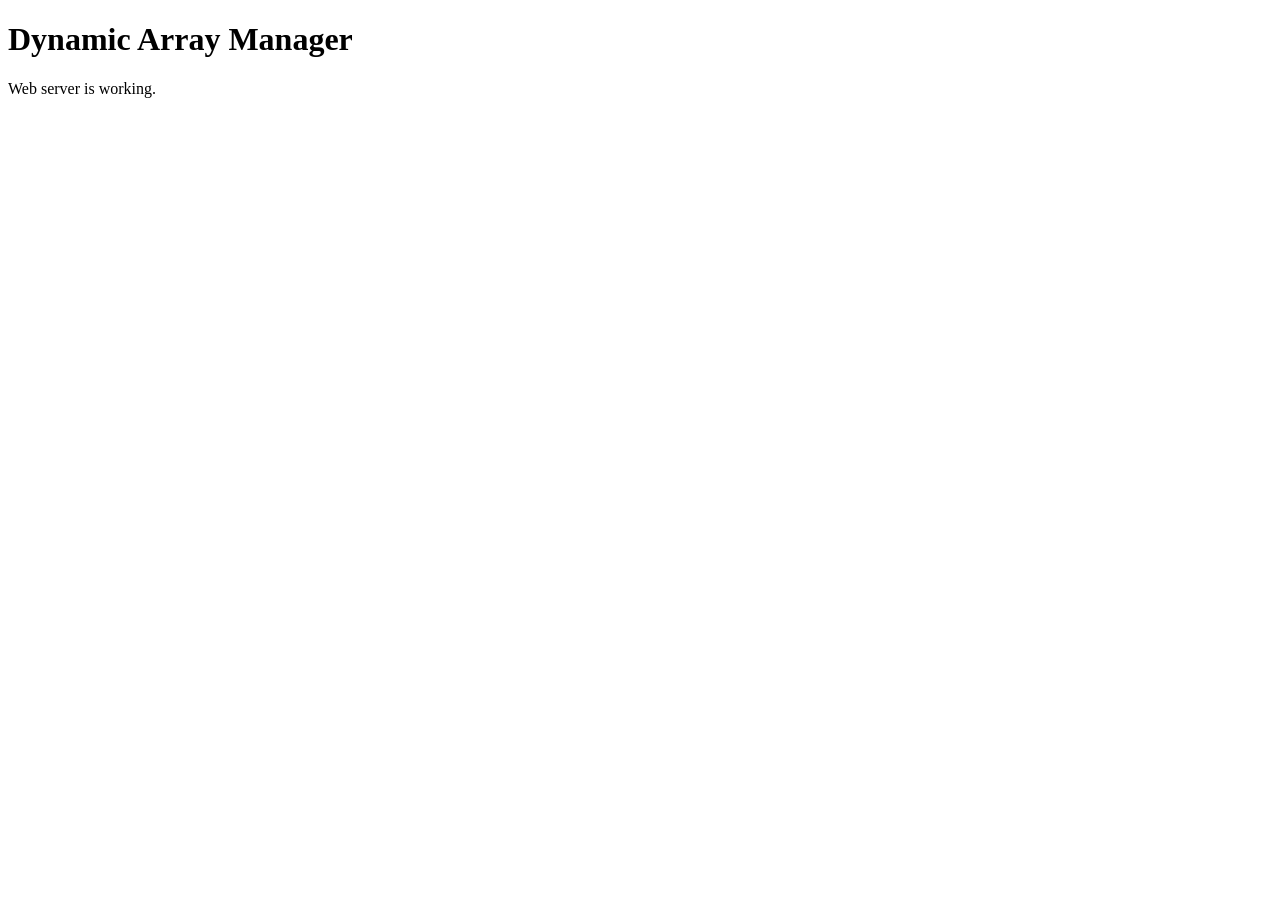
==== web/index.html @ 4e677400 "Start of the web part of the project for fun(using mongoose)" ====
<!DOCTYPE html>
<html lang="en">
<head>
    <meta charset="UTF-8">
    <meta name="viewport" content="width=device-width, initial-scale=1.0">
    <title>Dynamic Array Manager</title>
</head>
<body>
    <h1>Dynamic Array Manager</h1>
    <p>Web server is working.</p>
</body>
</html>
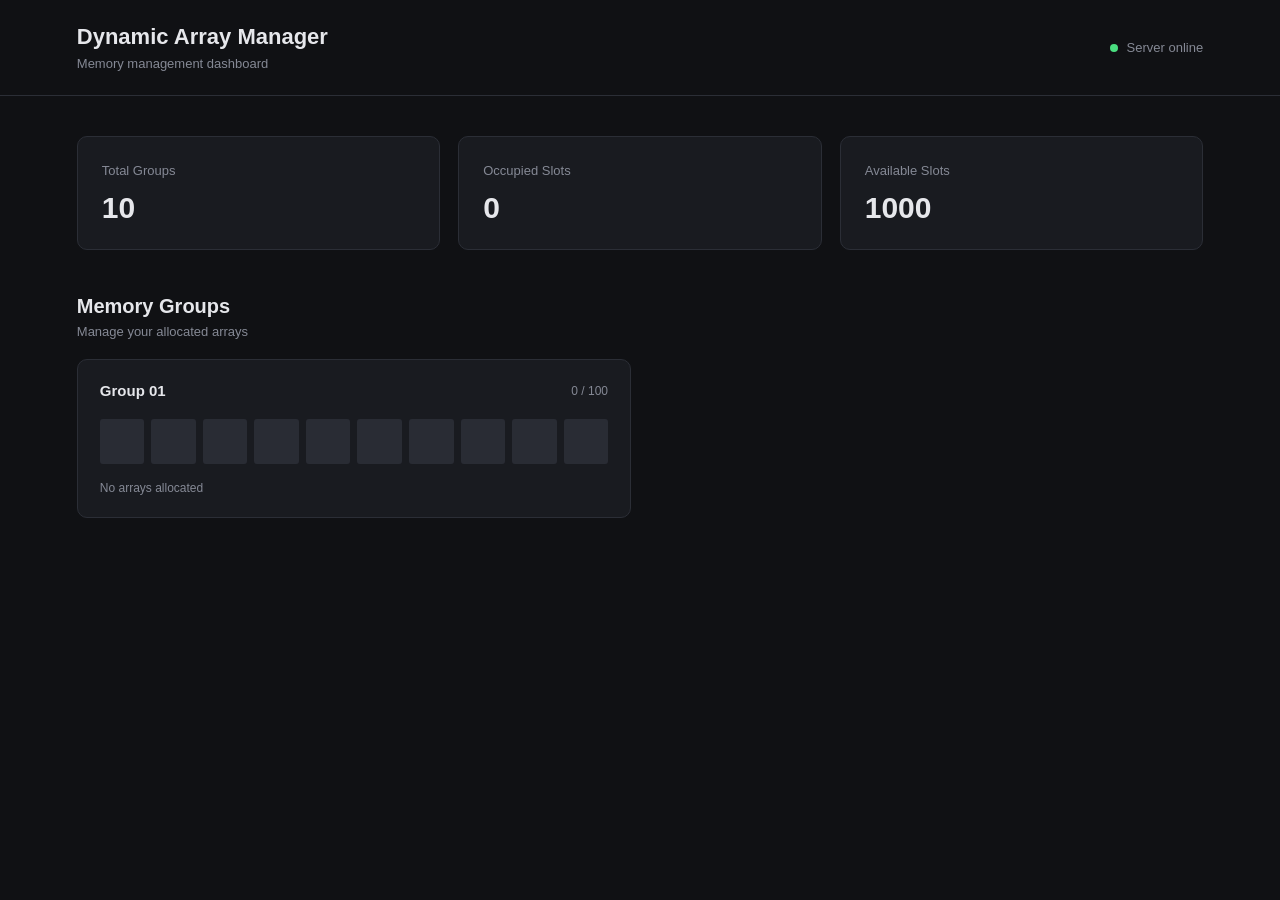
==== commit 39a2bedd: "Some html and css" ====
--- a/web/index.html
+++ b/web/index.html
@@ -1,12 +1,88 @@
 <!DOCTYPE html>
 <html lang="en">
+
 <head>
     <meta charset="UTF-8">
     <meta name="viewport" content="width=device-width, initial-scale=1.0">
+
     <title>Dynamic Array Manager</title>
+
+    <link rel="stylesheet" href="style.css">
 </head>
+
 <body>
-    <h1>Dynamic Array Manager</h1>
-    <p>Web server is working.</p>
+
+    <header class="header">
+        <div class="brand">
+            <h1>Dynamic Array Manager</h1>
+            <p>Memory management dashboard</p>
+        </div>
+
+        <div class="server-status">
+            <span class="status-indicator"></span>
+            <span>Server online</span>
+        </div>
+    </header>
+
+    <main class="container">
+
+        <section class="overview">
+            <div class="overview-card">
+                <span class="overview-label">Total Groups</span>
+                <h2>10</h2>
+            </div>
+
+            <div class="overview-card">
+                <span class="overview-label">Occupied Slots</span>
+                <h2>0</h2>
+            </div>
+
+            <div class="overview-card">
+                <span class="overview-label">Available Slots</span>
+                <h2>1000</h2>
+            </div>
+        </section>
+
+        <section class="groups-section">
+
+            <div class="section-header">
+                <div>
+                    <h2>Memory Groups</h2>
+                    <p>Manage your allocated arrays</p>
+                </div>
+            </div>
+
+            <div class="groups-grid">
+
+                <article class="group-card">
+                    <div class="group-header">
+                        <h3>Group 01</h3>
+                        <span class="group-count">0 / 100</span>
+                    </div>
+
+                    <div class="slot-grid">
+                        <div class="slot empty"></div>
+                        <div class="slot empty"></div>
+                        <div class="slot empty"></div>
+                        <div class="slot empty"></div>
+                        <div class="slot empty"></div>
+                        <div class="slot empty"></div>
+                        <div class="slot empty"></div>
+                        <div class="slot empty"></div>
+                        <div class="slot empty"></div>
+                        <div class="slot empty"></div>
+                    </div>
+
+                    <p class="group-footer">No arrays allocated</p>
+                </article>
+
+            </div>
+
+        </section>
+
+    </main>
+
+    <script src="script.js"></script>
+
 </body>
 </html>
--- a/web/style.css
+++ b/web/style.css
@@ -0,0 +1,212 @@
+:root {
+    --background: #101114;
+    --surface: #191b20;
+    --surface-hover: #20232a;
+    --border: #2b2e36;
+
+    --text: #e6e7eb;
+    --text-muted: #858995;
+
+    --accent: #a78bfa;
+    --accent-dim: #6d4bc3;
+
+    --success: #4ade80;
+}
+
+* {
+    margin: 0;
+    padding: 0;
+    box-sizing: border-box;
+}
+
+body {
+    background: var(--background);
+    color: var(--text);
+    font-family: Arial, sans-serif;
+    min-height: 100vh;
+}
+
+/* Header */
+
+.header {
+    display: flex;
+    justify-content: space-between;
+    align-items: center;
+
+    padding: 24px 6%;
+
+    border-bottom: 1px solid var(--border);
+}
+
+.brand h1 {
+    font-size: 22px;
+    font-weight: 600;
+}
+
+.brand p {
+    margin-top: 6px;
+    color: var(--text-muted);
+    font-size: 13px;
+}
+
+.server-status {
+    display: flex;
+    align-items: center;
+    gap: 9px;
+
+    color: var(--text-muted);
+    font-size: 13px;
+}
+
+.status-indicator {
+    width: 8px;
+    height: 8px;
+
+    background: var(--success);
+    border-radius: 50%;
+}
+
+/* Main container */
+
+.container {
+    width: 88%;
+    max-width: 1400px;
+    margin: 40px auto;
+}
+
+/* Overview */
+
+.overview {
+    display: grid;
+    grid-template-columns: repeat(3, 1fr);
+    gap: 18px;
+}
+
+.overview-card {
+    background: var(--surface);
+    border: 1px solid var(--border);
+    border-radius: 10px;
+
+    padding: 24px;
+}
+
+.overview-label {
+    color: var(--text-muted);
+    font-size: 13px;
+}
+
+.overview-card h2 {
+    margin-top: 12px;
+    font-size: 30px;
+}
+
+/* Groups */
+
+.groups-section {
+    margin-top: 45px;
+}
+
+.section-header {
+    margin-bottom: 20px;
+}
+
+.section-header h2 {
+    font-size: 20px;
+}
+
+.section-header p {
+    margin-top: 6px;
+    color: var(--text-muted);
+    font-size: 13px;
+}
+
+.groups-grid {
+    display: grid;
+    grid-template-columns: repeat(2, 1fr);
+    gap: 18px;
+}
+
+.group-card {
+    background: var(--surface);
+    border: 1px solid var(--border);
+    border-radius: 10px;
+
+    padding: 22px;
+
+    transition: border-color 0.2s ease;
+}
+
+.group-card:hover {
+    border-color: var(--accent-dim);
+}
+
+.group-header {
+    display: flex;
+    justify-content: space-between;
+    align-items: center;
+
+    margin-bottom: 20px;
+}
+
+.group-header h3 {
+    font-size: 15px;
+    font-weight: 600;
+}
+
+.group-count {
+    color: var(--text-muted);
+    font-size: 12px;
+}
+
+/* Slots */
+
+.slot-grid {
+    display: grid;
+    grid-template-columns: repeat(10, 1fr);
+    gap: 7px;
+}
+
+.slot {
+    aspect-ratio: 1;
+    border-radius: 3px;
+}
+
+.slot.empty {
+    background: #292c34;
+}
+
+.slot.occupied {
+    background: var(--accent);
+}
+
+.group-footer {
+    margin-top: 17px;
+    color: var(--text-muted);
+    font-size: 12px;
+}
+
+/* Responsive */
+
+@media (max-width: 700px) {
+
+    .header {
+        padding: 20px 5%;
+    }
+
+    .brand h1 {
+        font-size: 17px;
+    }
+
+    .container {
+        width: 90%;
+    }
+
+    .overview {
+        grid-template-columns: 1fr;
+    }
+
+    .groups-grid {
+        grid-template-columns: 1fr;
+    }
+
+}
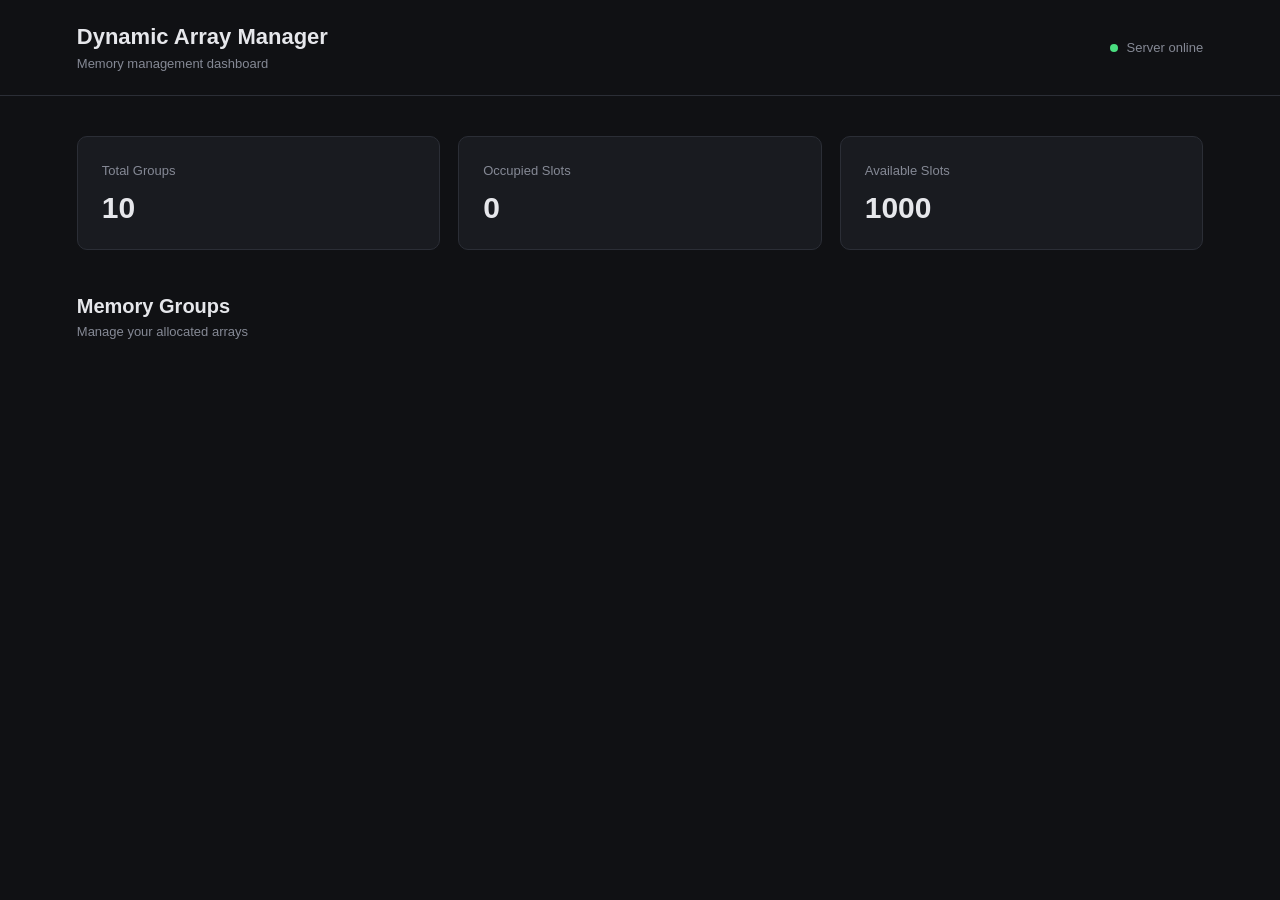
==== commit f88a4c8c: "Some js" ====
--- a/web/index.html
+++ b/web/index.html
@@ -29,17 +29,17 @@
         <section class="overview">
             <div class="overview-card">
                 <span class="overview-label">Total Groups</span>
-                <h2>10</h2>
+                <h2 id="total-groups">10</h2>
             </div>
 
             <div class="overview-card">
                 <span class="overview-label">Occupied Slots</span>
-                <h2>0</h2>
+                <h2 id="occupied-slots">0</h2>
             </div>
 
             <div class="overview-card">
                 <span class="overview-label">Available Slots</span>
-                <h2>1000</h2>
+                <h2 id="available-slots">1000</h2>
             </div>
         </section>
 
@@ -52,34 +52,10 @@
                 </div>
             </div>
 
-            <div class="groups-grid">
-
-                <article class="group-card">
-                    <div class="group-header">
-                        <h3>Group 01</h3>
-                        <span class="group-count">0 / 100</span>
-                    </div>
-
-                    <div class="slot-grid">
-                        <div class="slot empty"></div>
-                        <div class="slot empty"></div>
-                        <div class="slot empty"></div>
-                        <div class="slot empty"></div>
-                        <div class="slot empty"></div>
-                        <div class="slot empty"></div>
-                        <div class="slot empty"></div>
-                        <div class="slot empty"></div>
-                        <div class="slot empty"></div>
-                        <div class="slot empty"></div>
-                    </div>
-
-                    <p class="group-footer">No arrays allocated</p>
-                </article>
-
+            <div class="groups-grid" id="groups-container">
             </div>
 
         </section>
-
     </main>
 
     <script src="script.js"></script>
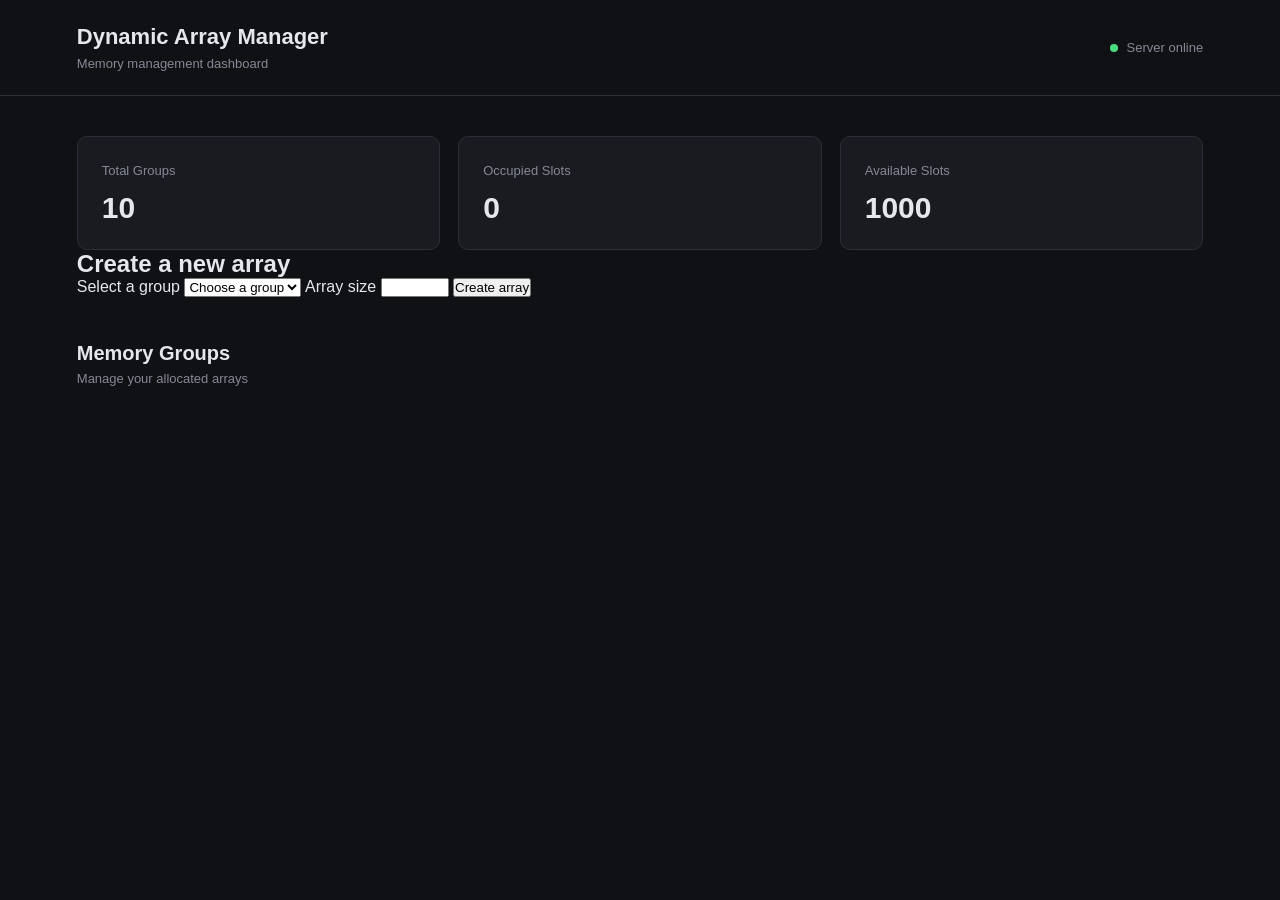
==== commit ba07b701: "First button" ====
--- a/web/index.html
+++ b/web/index.html
@@ -43,6 +43,36 @@
             </div>
         </section>
 
+        <section class="create-section">
+
+            <h2>Create a new array</h2>
+
+            <form id="create-array-form">
+
+                <label for="group-select">Select a group</label>
+
+                <select id="group-select" name="group" required>
+
+                    <option value="">Choose a group</option>
+
+                </select>
+
+                <label for="array-size">Array size</label>
+
+                <input
+                    type="number"
+                    id="array-size"
+                    name="size"
+                    min="1"
+                    max="10000"
+                    required
+                >
+                <button type="submit">Create array</button>
+
+            </form>
+
+        </section>
+
         <section class="groups-section">
 
             <div class="section-header">
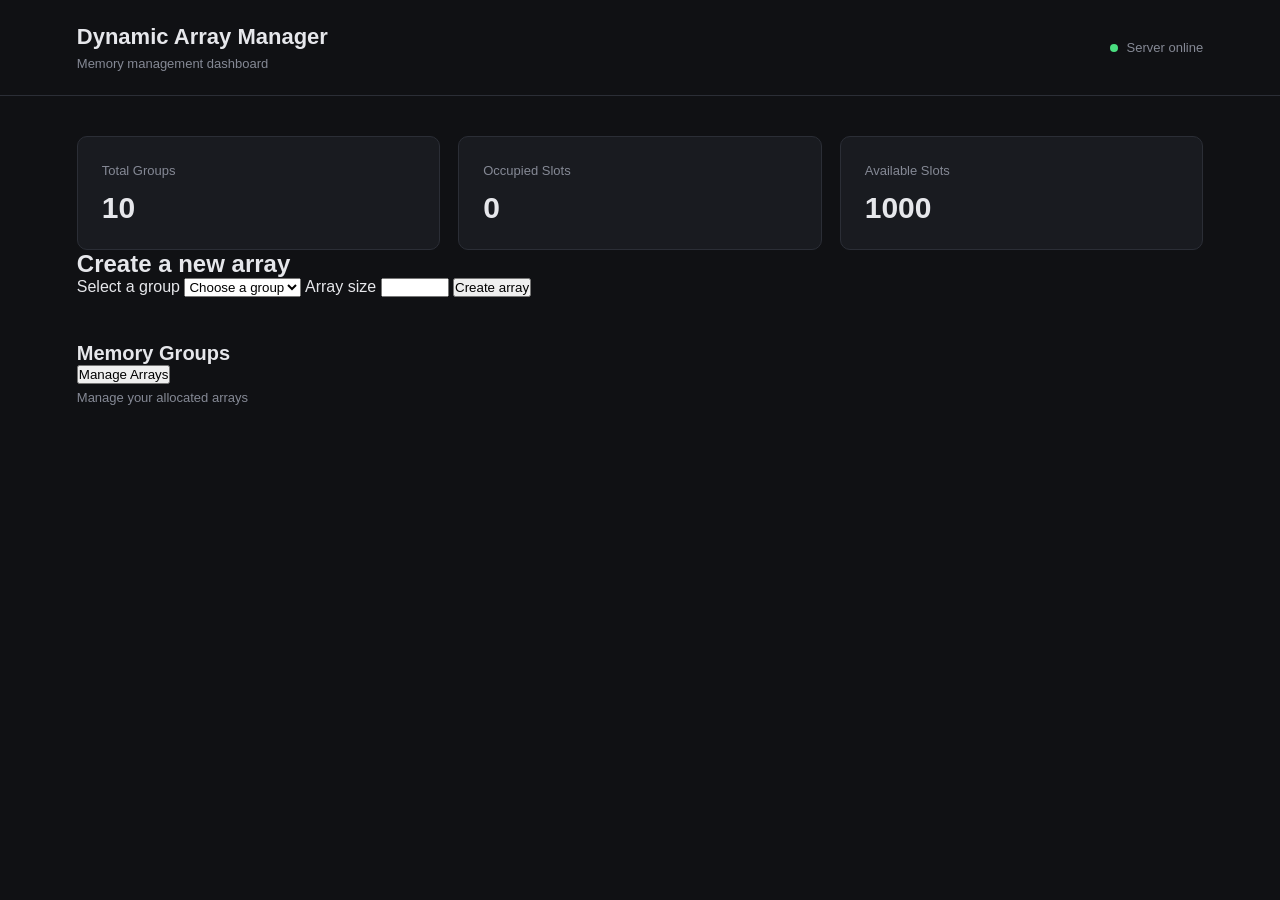
==== commit 9ee5e9b5: "Conections via buttons" ====
--- a/web/index.html
+++ b/web/index.html
@@ -78,6 +78,9 @@
             <div class="section-header">
                 <div>
                     <h2>Memory Groups</h2>
+                    <button onclick="window.location.href='manage.html'">
+                        Manage Arrays
+                    </button>
                     <p>Manage your allocated arrays</p>
                 </div>
             </div>
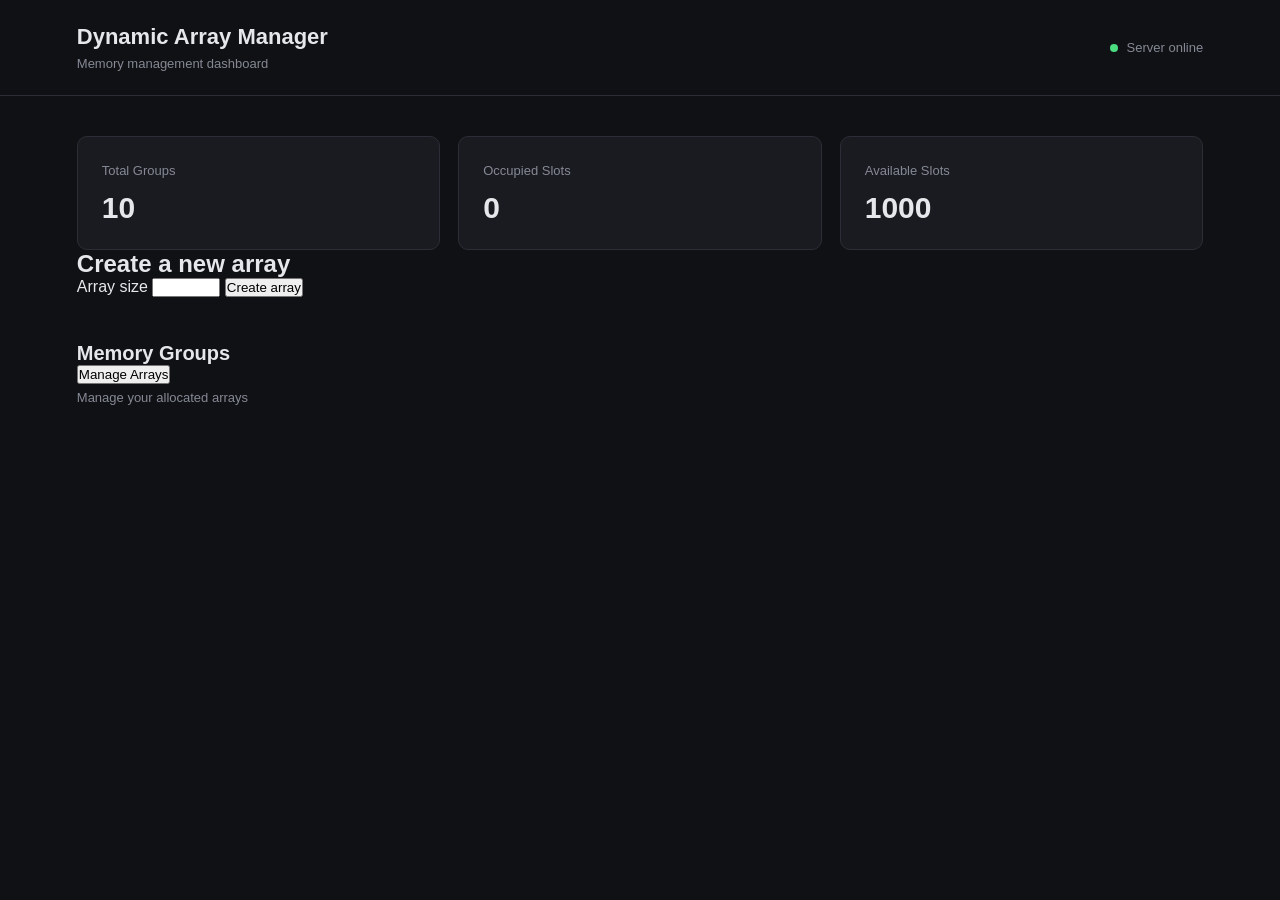
==== commit 4f04f20c: "Start of http" ====
--- a/web/index.html
+++ b/web/index.html
@@ -49,14 +49,6 @@
 
             <form id="create-array-form">
 
-                <label for="group-select">Select a group</label>
-
-                <select id="group-select" name="group" required>
-
-                    <option value="">Choose a group</option>
-
-                </select>
-
                 <label for="array-size">Array size</label>
 
                 <input
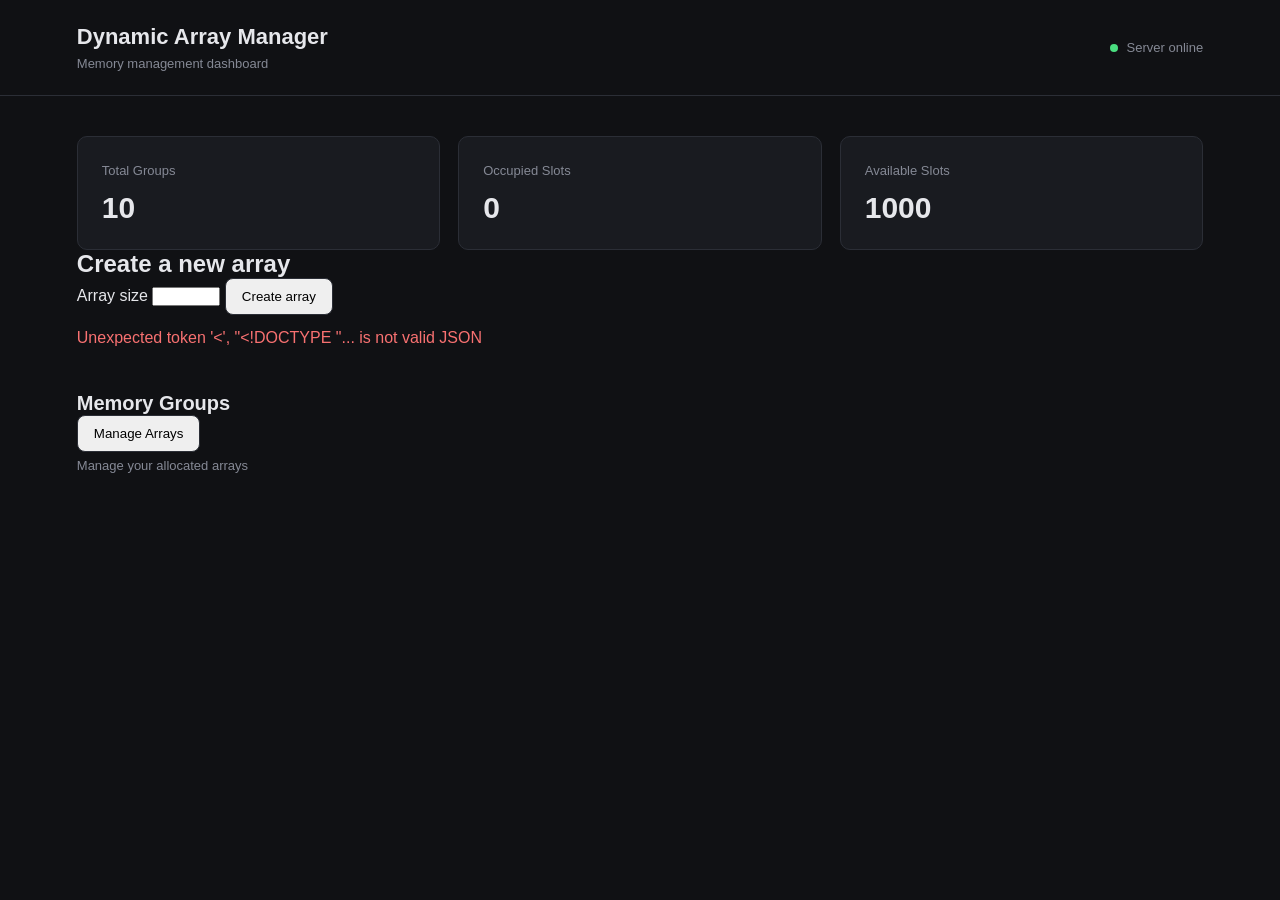
==== commit 84fc5df9: "New index.html and style.css" ====
--- a/web/index.html
+++ b/web/index.html
@@ -61,7 +61,9 @@
                 >
                 <button type="submit">Create array</button>
 
+
             </form>
+            <p id="create-message" class="form-message"></p>
 
         </section>
 
--- a/web/style.css
+++ b/web/style.css
@@ -210,3 +210,28 @@
     }
 
 }
+
+.form-message {
+    margin-top: 14px;
+    color: var(--text-muted);
+}
+
+.form-message.error {
+    color: #f87171;
+}
+
+button {
+    padding: 10px 16px;
+    border: 1px solid var(--border);
+    border-radius: 8px;
+    cursor: pointer;
+}
+
+pre {
+    margin-top: 20px;
+    padding: 16px;
+    overflow-x: auto;
+    color: var(--text);
+    background: var(--background);
+    border-radius: 8px;
+}
